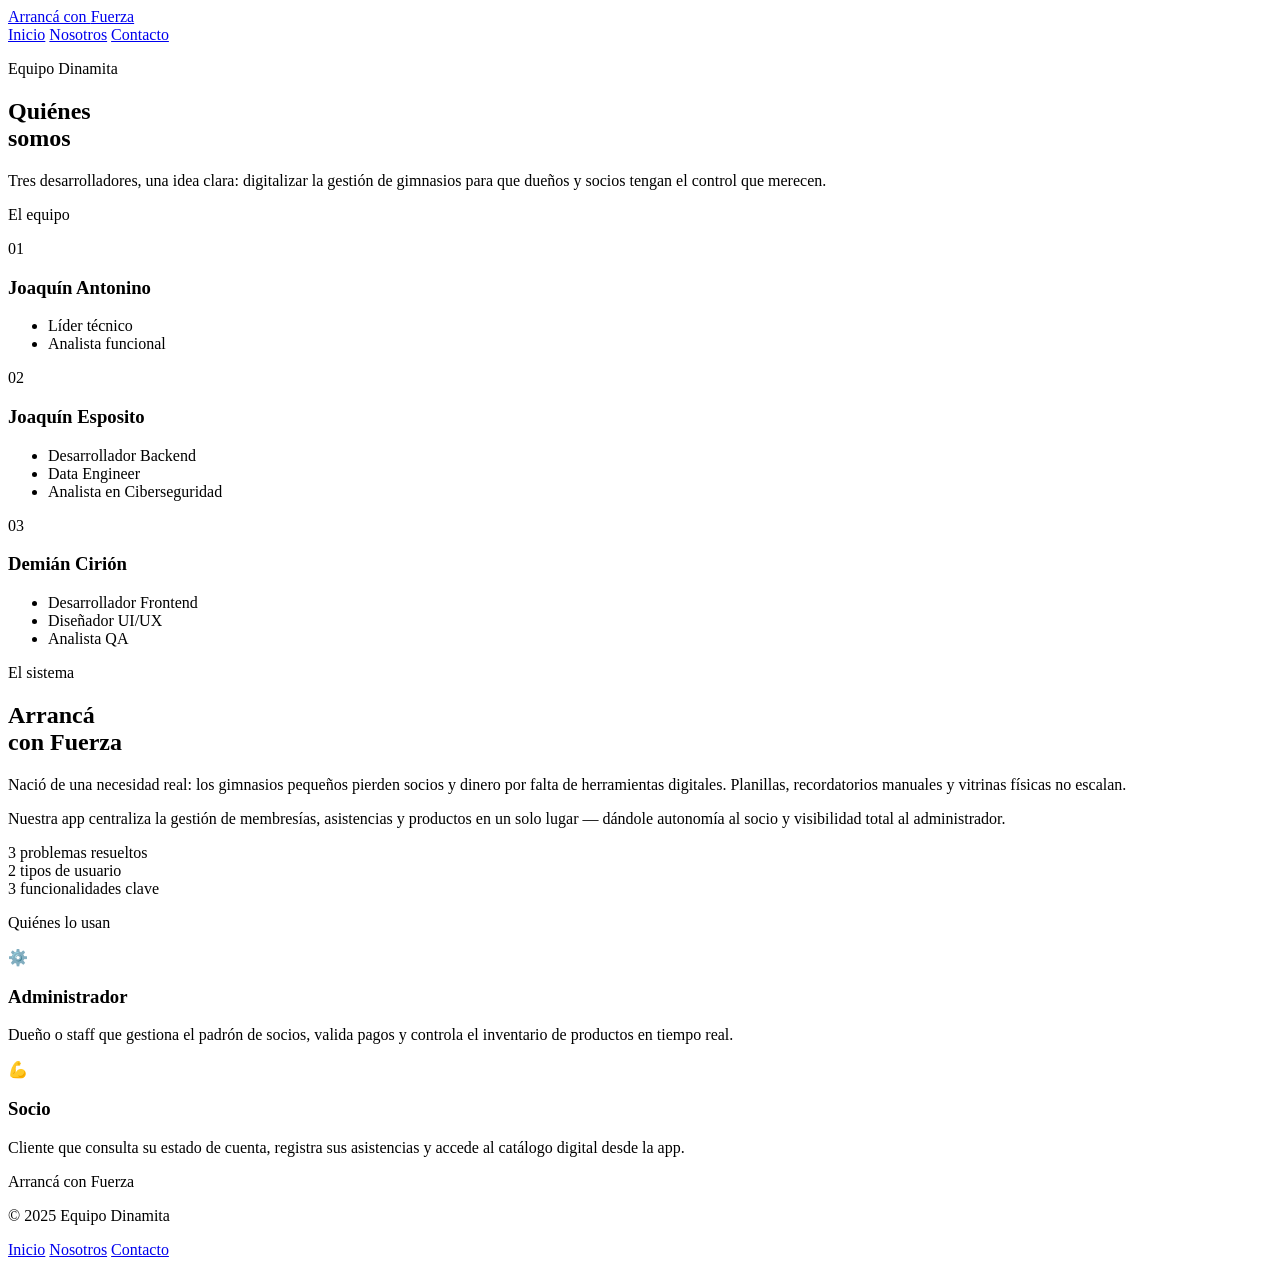
==== about.html @ 05016077 "feat: first commit on about.html and create about.css" ====
<!DOCTYPE html>
<html lang="es">
<head>
  <meta charset="UTF-8" />
  <meta name="viewport" content="width=device-width, initial-scale=1.0" />
  <title>Nosotros — Arrancá con Fuerza</title>
  <link rel="stylesheet" href="style.css" />
  <link rel="stylesheet" href="about.css" />
</head>
<body>

  <!-- NAVBAR -->
  <header class="navbar">
    <div class="navbar__inner">
      <a href="index.html" class="navbar__logo">Arrancá con <span>Fuerza</span></a>
      <nav class="navbar__links">
        <a href="index.html">Inicio</a>
        <a href="about.html" class="active">Nosotros</a>
        <a href="contact.html">Contacto</a>
      </nav>
    </div>
  </header>

  <main>

    <!-- HERO -->
    <section class="about-hero">
      <div class="container">
        <p class="about-hero__label">Equipo Dinamita</p>
        <h1 class="about-hero__title">Quiénes<br>somos</h1>
        <p class="about-hero__sub">Tres desarrolladores, una idea clara: digitalizar la gestión de gimnasios para que dueños y socios tengan el control que merecen.</p>
      </div>
      <div class="about-hero__line"></div>
    </section>

    <!-- EQUIPO -->
    <section class="section team">
      <div class="container">
        <p class="section-label">El equipo</p>
        <div class="team__grid">

          <article class="member-card">
            <div class="member-card__number">01</div>
            <div class="member-card__body">
              <h3 class="member-card__name">Joaquín Antonino</h3>
              <ul class="member-card__roles">
                <li>Líder técnico</li>
                <li>Analista funcional</li>
              </ul>
            </div>
          </article>

          <article class="member-card">
            <div class="member-card__number">02</div>
            <div class="member-card__body">
              <h3 class="member-card__name">Joaquín Esposito</h3>
              <ul class="member-card__roles">
                <li>Desarrollador Backend</li>
                <li>Data Engineer</li>
                <li>Analista en Ciberseguridad</li>
              </ul>
            </div>
          </article>

          <article class="member-card">
            <div class="member-card__number">03</div>
            <div class="member-card__body">
              <h3 class="member-card__name">Demián Cirión</h3>
              <ul class="member-card__roles">
                <li>Desarrollador Frontend</li>
                <li>Diseñador UI/UX</li>
                <li>Analista QA</li>
              </ul>
            </div>
          </article>

        </div>
      </div>
    </section>

    <!-- EL SISTEMA -->
    <section class="section about-system">
      <div class="container">
        <div class="about-system__inner">
          <div class="about-system__left">
            <p class="section-label">El sistema</p>
            <h2 class="about-system__title">Arrancá<br>con Fuerza</h2>
          </div>
          <div class="about-system__right">
            <p>Nació de una necesidad real: los gimnasios pequeños pierden socios y dinero por falta de herramientas digitales. Planillas, recordatorios manuales y vitrinas físicas no escalan.</p>
            <p>Nuestra app centraliza la gestión de membresías, asistencias y productos en un solo lugar — dándole autonomía al socio y visibilidad total al administrador.</p>
            <div class="about-system__stat-row">
              <div class="stat">
                <span class="stat__num">3</span>
                <span class="stat__desc">problemas resueltos</span>
              </div>
              <div class="stat">
                <span class="stat__num">2</span>
                <span class="stat__desc">tipos de usuario</span>
              </div>
              <div class="stat">
                <span class="stat__num">3</span>
                <span class="stat__desc">funcionalidades clave</span>
              </div>
            </div>
          </div>
        </div>
      </div>
    </section>

    <!-- USUARIOS -->
    <section class="section users">
      <div class="container">
        <p class="section-label">Quiénes lo usan</p>
        <div class="users__grid">
          <div class="user-card">
            <div class="user-card__icon">⚙️</div>
            <h3 class="user-card__title">Administrador</h3>
            <p class="user-card__desc">Dueño o staff que gestiona el padrón de socios, valida pagos y controla el inventario de productos en tiempo real.</p>
          </div>
          <div class="user-card">
            <div class="user-card__icon">💪</div>
            <h3 class="user-card__title">Socio</h3>
            <p class="user-card__desc">Cliente que consulta su estado de cuenta, registra sus asistencias y accede al catálogo digital desde la app.</p>
          </div>
        </div>
      </div>
    </section>

  </main>

  <!-- FOOTER -->
  <footer class="footer">
    <div class="footer__inner">
      <div>
        <p class="footer__logo">Arrancá con <span>Fuerza</span></p>
        <p class="footer__copy">© 2025 Equipo Dinamita</p>
      </div>
      <nav class="footer__nav">
        <a href="index.html">Inicio</a>
        <a href="about.html">Nosotros</a>
        <a href="contact.html">Contacto</a>
      </nav>
    </div>
  </footer>

</body>
</html>
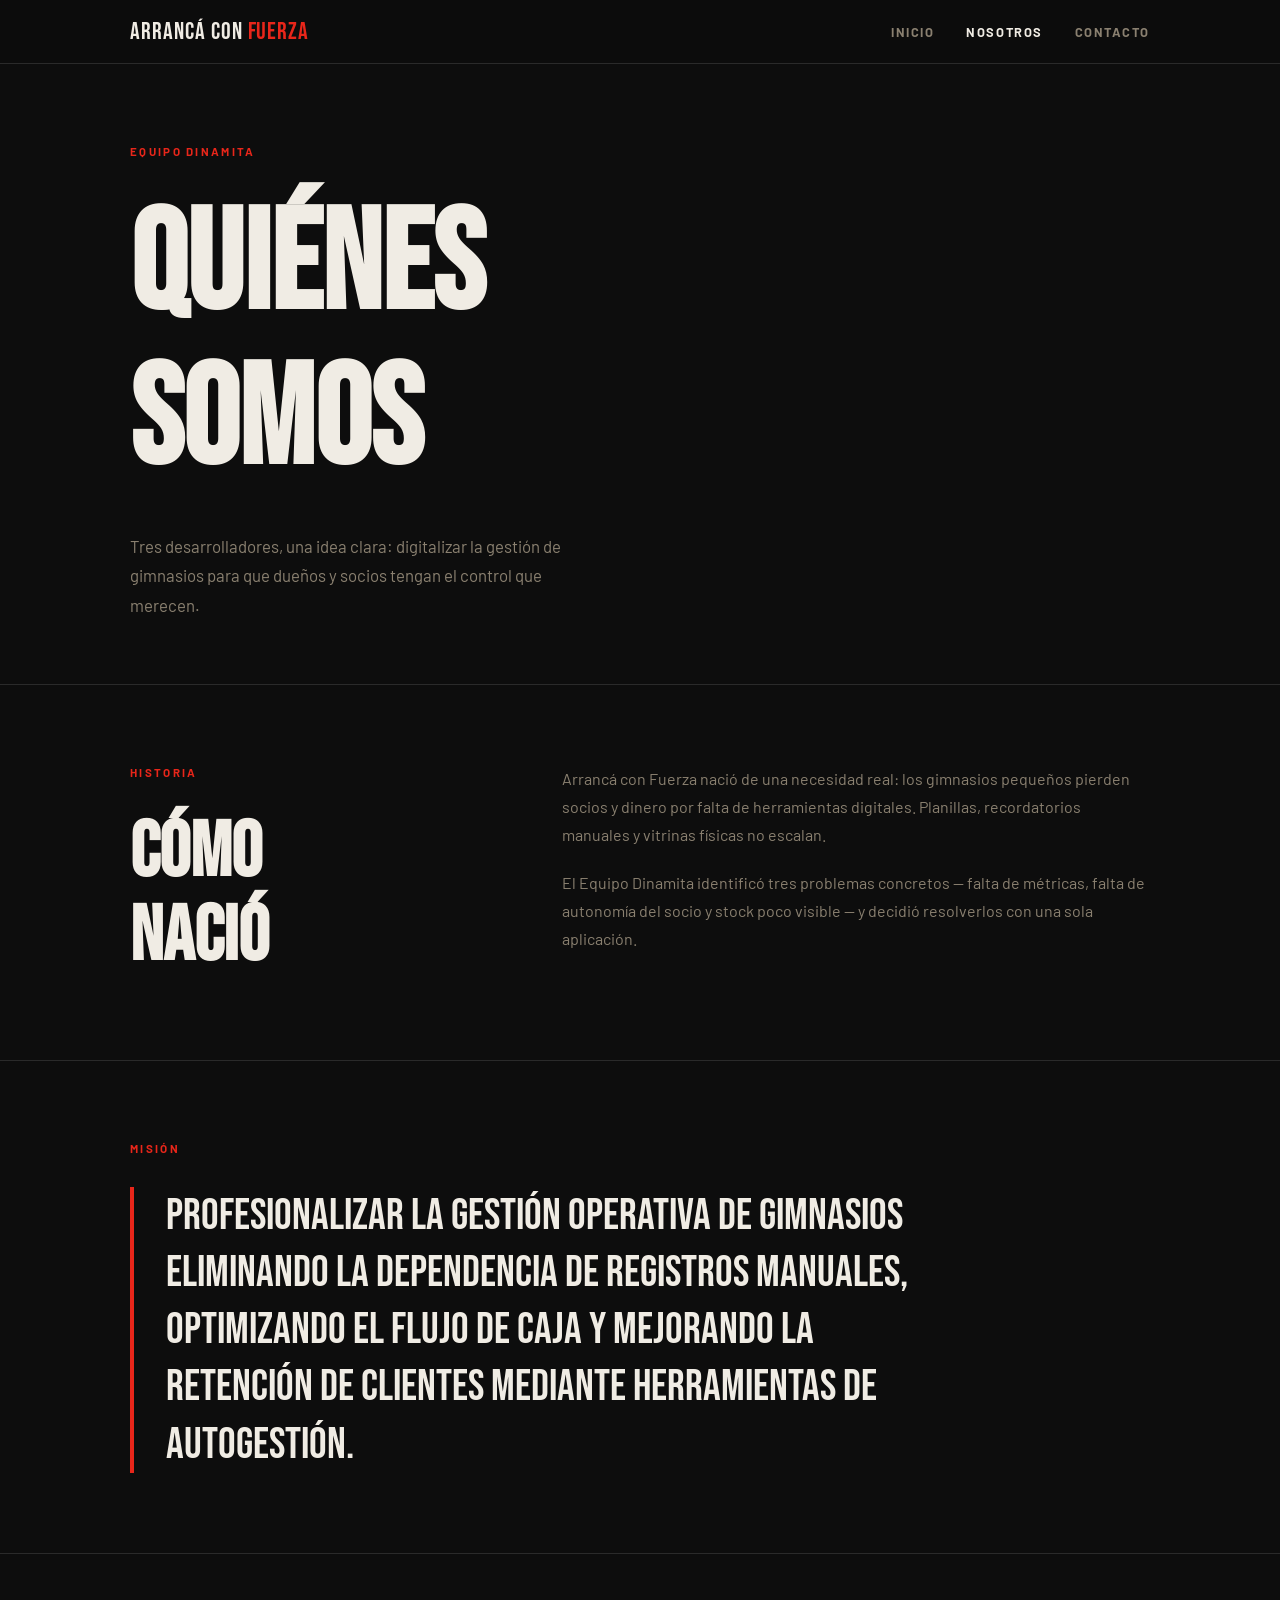
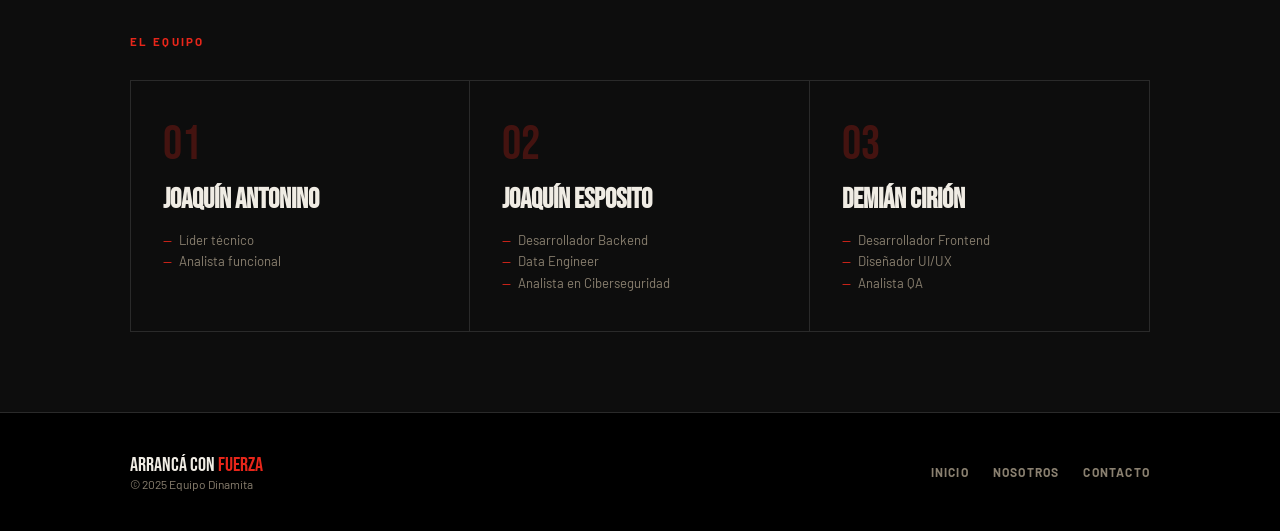
==== commit 4b47fb67: "feat(about): redesign structure and style on about page" ====
--- a/about.html
+++ b/about.html
@@ -9,7 +9,6 @@
 </head>
 <body>
 
-  <!-- NAVBAR -->
   <header class="navbar">
     <div class="navbar__inner">
       <a href="index.html" class="navbar__logo">Arrancá con <span>Fuerza</span></a>
@@ -26,11 +25,34 @@
     <!-- HERO -->
     <section class="about-hero">
       <div class="container">
-        <p class="about-hero__label">Equipo Dinamita</p>
+        <p class="section-label">Equipo Dinamita</p>
         <h1 class="about-hero__title">Quiénes<br>somos</h1>
         <p class="about-hero__sub">Tres desarrolladores, una idea clara: digitalizar la gestión de gimnasios para que dueños y socios tengan el control que merecen.</p>
       </div>
-      <div class="about-hero__line"></div>
+    </section>
+
+    <!-- HISTORIA -->
+    <section class="section about-history">
+      <div class="container about-history__inner">
+        <div>
+          <p class="section-label">Historia</p>
+          <h2 class="about-history__title">Cómo<br>nació</h2>
+        </div>
+        <div class="about-history__text">
+          <p>Arrancá con Fuerza nació de una necesidad real: los gimnasios pequeños pierden socios y dinero por falta de herramientas digitales. Planillas, recordatorios manuales y vitrinas físicas no escalan.</p>
+          <p>El Equipo Dinamita identificó tres problemas concretos — falta de métricas, falta de autonomía del socio y stock poco visible — y decidió resolverlos con una sola aplicación.</p>
+        </div>
+      </div>
+    </section>
+
+    <!-- MISIÓN -->
+    <section class="section about-mission">
+      <div class="container">
+        <p class="section-label">Misión</p>
+        <blockquote class="mission-quote">
+          Profesionalizar la gestión operativa de gimnasios eliminando la dependencia de registros manuales, optimizando el flujo de caja y mejorando la retención de clientes mediante herramientas de autogestión.
+        </blockquote>
+      </div>
     </section>
 
     <!-- EQUIPO -->
@@ -38,98 +60,38 @@
       <div class="container">
         <p class="section-label">El equipo</p>
         <div class="team__grid">
-
           <article class="member-card">
-            <div class="member-card__number">01</div>
-            <div class="member-card__body">
-              <h3 class="member-card__name">Joaquín Antonino</h3>
-              <ul class="member-card__roles">
-                <li>Líder técnico</li>
-                <li>Analista funcional</li>
-              </ul>
-            </div>
+            <div class="member-card__num">01</div>
+            <h3 class="member-card__name">Joaquín Antonino</h3>
+            <ul class="member-card__roles">
+              <li>Líder técnico</li>
+              <li>Analista funcional</li>
+            </ul>
           </article>
-
           <article class="member-card">
-            <div class="member-card__number">02</div>
-            <div class="member-card__body">
-              <h3 class="member-card__name">Joaquín Esposito</h3>
-              <ul class="member-card__roles">
-                <li>Desarrollador Backend</li>
-                <li>Data Engineer</li>
-                <li>Analista en Ciberseguridad</li>
-              </ul>
-            </div>
+            <div class="member-card__num">02</div>
+            <h3 class="member-card__name">Joaquín Esposito</h3>
+            <ul class="member-card__roles">
+              <li>Desarrollador Backend</li>
+              <li>Data Engineer</li>
+              <li>Analista en Ciberseguridad</li>
+            </ul>
           </article>
-
           <article class="member-card">
-            <div class="member-card__number">03</div>
-            <div class="member-card__body">
-              <h3 class="member-card__name">Demián Cirión</h3>
-              <ul class="member-card__roles">
-                <li>Desarrollador Frontend</li>
-                <li>Diseñador UI/UX</li>
-                <li>Analista QA</li>
-              </ul>
-            </div>
+            <div class="member-card__num">03</div>
+            <h3 class="member-card__name">Demián Cirión</h3>
+            <ul class="member-card__roles">
+              <li>Desarrollador Frontend</li>
+              <li>Diseñador UI/UX</li>
+              <li>Analista QA</li>
+            </ul>
           </article>
-
-        </div>
-      </div>
-    </section>
-
-    <!-- EL SISTEMA -->
-    <section class="section about-system">
-      <div class="container">
-        <div class="about-system__inner">
-          <div class="about-system__left">
-            <p class="section-label">El sistema</p>
-            <h2 class="about-system__title">Arrancá<br>con Fuerza</h2>
-          </div>
-          <div class="about-system__right">
-            <p>Nació de una necesidad real: los gimnasios pequeños pierden socios y dinero por falta de herramientas digitales. Planillas, recordatorios manuales y vitrinas físicas no escalan.</p>
-            <p>Nuestra app centraliza la gestión de membresías, asistencias y productos en un solo lugar — dándole autonomía al socio y visibilidad total al administrador.</p>
-            <div class="about-system__stat-row">
-              <div class="stat">
-                <span class="stat__num">3</span>
-                <span class="stat__desc">problemas resueltos</span>
-              </div>
-              <div class="stat">
-                <span class="stat__num">2</span>
-                <span class="stat__desc">tipos de usuario</span>
-              </div>
-              <div class="stat">
-                <span class="stat__num">3</span>
-                <span class="stat__desc">funcionalidades clave</span>
-              </div>
-            </div>
-          </div>
-        </div>
-      </div>
-    </section>
-
-    <!-- USUARIOS -->
-    <section class="section users">
-      <div class="container">
-        <p class="section-label">Quiénes lo usan</p>
-        <div class="users__grid">
-          <div class="user-card">
-            <div class="user-card__icon">⚙️</div>
-            <h3 class="user-card__title">Administrador</h3>
-            <p class="user-card__desc">Dueño o staff que gestiona el padrón de socios, valida pagos y controla el inventario de productos en tiempo real.</p>
-          </div>
-          <div class="user-card">
-            <div class="user-card__icon">💪</div>
-            <h3 class="user-card__title">Socio</h3>
-            <p class="user-card__desc">Cliente que consulta su estado de cuenta, registra sus asistencias y accede al catálogo digital desde la app.</p>
-          </div>
         </div>
       </div>
     </section>
 
   </main>
 
-  <!-- FOOTER -->
   <footer class="footer">
     <div class="footer__inner">
       <div>
@@ -145,4 +107,4 @@
   </footer>
 
 </body>
-</html>+</html>
--- a/style.css
+++ b/style.css
@@ -0,0 +1,139 @@
+@import url('https://fonts.googleapis.com/css2?family=Bebas+Neue&family=Barlow:wght@400;600;700&display=swap');
+
+/* === VARIABLES === */
+:root {
+  --bg:          #0d0d0d;
+  --surface:     #1a1a1a;
+  --border:      #2a2a2a;
+  --accent:      #e8261a;
+  --text:        #f0ece4;
+  --text-muted:  #8a8070;
+
+  --font-display: 'Bebas Neue', sans-serif;
+  --font-body:    'Barlow', sans-serif;
+
+  --navbar-h: 64px;
+  --container: 1100px;
+  --gap: clamp(1rem, 5vw, 2.5rem);
+  --ease: 200ms ease;
+}
+
+/* === RESET === */
+*, *::before, *::after { box-sizing: border-box; margin: 0; padding: 0; }
+body {
+  font-family: var(--font-body);
+  background: var(--bg);
+  color: var(--text);
+  overflow-x: hidden;
+  -webkit-font-smoothing: antialiased;
+}
+a { color: inherit; text-decoration: none; }
+ul { list-style: none; }
+img { display: block; max-width: 100%; }
+h1, h2, h3, h4 { font-family: var(--font-display); line-height: 1.1; }
+
+/* === LAYOUT === */
+.container {
+  width: 100%;
+  max-width: var(--container);
+  margin-inline: auto;
+  padding-inline: var(--gap);
+}
+.section { padding-block: 5rem; }
+
+/* === NAVBAR === */
+.navbar {
+  position: fixed;
+  inset: 0 0 auto 0;
+  height: var(--navbar-h);
+  display: flex;
+  align-items: center;
+  background: rgba(13,13,13,0.85);
+  backdrop-filter: blur(10px);
+  border-bottom: 1px solid var(--border);
+  z-index: 100;
+}
+.navbar__inner {
+  display: flex;
+  align-items: center;
+  justify-content: space-between;
+  width: 100%;
+  max-width: var(--container);
+  margin-inline: auto;
+  padding-inline: var(--gap);
+}
+.navbar__logo {
+  font-family: var(--font-display);
+  font-size: 1.5rem;
+  letter-spacing: 0.04em;
+}
+.navbar__logo span { color: var(--accent); }
+.navbar__links { display: flex; gap: 2rem; }
+.navbar__links a {
+  font-size: 0.8rem;
+  font-weight: 700;
+  letter-spacing: 0.12em;
+  text-transform: uppercase;
+  color: var(--text-muted);
+  transition: color var(--ease);
+}
+.navbar__links a:hover,
+.navbar__links a.active { color: var(--text); }
+
+/* === FOOTER === */
+.footer {
+  background: #000;
+  border-top: 1px solid var(--border);
+  padding-block: 2.5rem;
+}
+.footer__inner {
+  display: flex;
+  align-items: center;
+  justify-content: space-between;
+  flex-wrap: wrap;
+  gap: 1rem;
+  max-width: var(--container);
+  margin-inline: auto;
+  padding-inline: var(--gap);
+}
+.footer__logo { font-family: var(--font-display); font-size: 1.25rem; }
+.footer__logo span { color: var(--accent); }
+.footer__copy { font-size: 0.75rem; color: var(--text-muted); }
+.footer__nav { display: flex; gap: 1.5rem; }
+.footer__nav a {
+  font-size: 0.75rem;
+  font-weight: 700;
+  letter-spacing: 0.1em;
+  text-transform: uppercase;
+  color: var(--text-muted);
+  transition: color var(--ease);
+}
+.footer__nav a:hover { color: var(--accent); }
+
+/* === BOTONES === */
+.btn {
+  display: inline-flex;
+  align-items: center;
+  gap: 0.5rem;
+  font-family: var(--font-body);
+  font-size: 0.8rem;
+  font-weight: 700;
+  letter-spacing: 0.1em;
+  text-transform: uppercase;
+  padding: 0.75rem 1.75rem;
+  border-radius: 4px;
+  border: 2px solid transparent;
+  cursor: pointer;
+  transition: all var(--ease);
+}
+.btn-primary { background: var(--accent); color: #fff; border-color: var(--accent); }
+.btn-primary:hover { background: #ff3d2e; border-color: #ff3d2e; }
+.btn-outline { background: transparent; color: var(--text); border-color: var(--border); }
+.btn-outline:hover { border-color: var(--accent); color: var(--accent); }
+
+/* === RESPONSIVE === */
+@media (max-width: 768px) {
+  .navbar__links { display: none; }
+  .footer__inner { flex-direction: column; align-items: flex-start; }
+  .footer__nav { flex-wrap: wrap; }
+}
--- a/about.css
+++ b/about.css
@@ -0,0 +1,131 @@
+/* about.css */
+
+.section-label {
+  font-size: 0.72rem;
+  font-weight: 700;
+  letter-spacing: 0.2em;
+  text-transform: uppercase;
+  color: var(--accent);
+  margin-bottom: 2rem;
+}
+
+/* === HERO === */
+.about-hero {
+  padding-top: calc(var(--navbar-h) + 5rem);
+  padding-bottom: 4rem;
+}
+
+.about-hero__title {
+  font-size: clamp(4rem, 11vw, 9rem);
+  color: var(--text);
+  margin-bottom: 2rem;
+}
+
+.about-hero__sub {
+  color: var(--text-muted);
+  font-size: 1.05rem;
+  line-height: 1.75;
+  max-width: 50ch;
+}
+
+/* === HISTORIA === */
+.about-history { border-top: 1px solid var(--border); }
+
+.about-history__inner {
+  display: grid;
+  grid-template-columns: 1fr 1.6fr;
+  gap: 4rem;
+  align-items: start;
+}
+
+.about-history__title {
+  font-size: clamp(3rem, 6vw, 5rem);
+  color: var(--text);
+}
+
+.about-history__text {
+  display: flex;
+  flex-direction: column;
+  gap: 1.25rem;
+}
+
+.about-history__text p {
+  color: var(--text-muted);
+  line-height: 1.75;
+}
+
+/* === MISIÓN === */
+.about-mission { border-top: 1px solid var(--border); }
+
+.mission-quote {
+  font-family: var(--font-display);
+  font-size: clamp(1.75rem, 3.5vw, 2.75rem);
+  color: var(--text);
+  line-height: 1.3;
+  border-left: 4px solid var(--accent);
+  padding-left: 2rem;
+  max-width: 800px;
+}
+
+/* === EQUIPO === */
+.team { border-top: 1px solid var(--border); }
+
+.team__grid {
+  display: grid;
+  grid-template-columns: repeat(3, 1fr);
+  border: 1px solid var(--border);
+  gap: 0;
+}
+
+.member-card {
+  padding: 2.5rem 2rem;
+  border-right: 1px solid var(--border);
+  display: flex;
+  flex-direction: column;
+  gap: 1rem;
+  transition: background var(--ease);
+}
+
+.member-card:last-child { border-right: none; }
+.member-card:hover { background: var(--surface); }
+
+.member-card__num {
+  font-family: var(--font-display);
+  font-size: 3rem;
+  color: var(--accent);
+  opacity: 0.25;
+  line-height: 1;
+}
+
+.member-card__name {
+  font-size: 1.75rem;
+  color: var(--text);
+}
+
+.member-card__roles {
+  display: flex;
+  flex-direction: column;
+  gap: 0.35rem;
+}
+
+.member-card__roles li {
+  font-size: 0.82rem;
+  color: var(--text-muted);
+  padding-left: 1rem;
+  position: relative;
+}
+
+.member-card__roles li::before {
+  content: '—';
+  position: absolute;
+  left: 0;
+  color: var(--accent);
+}
+
+/* === RESPONSIVE === */
+@media (max-width: 768px) {
+  .about-history__inner { grid-template-columns: 1fr; gap: 2rem; }
+  .team__grid { grid-template-columns: 1fr; }
+  .member-card { border-right: none; border-bottom: 1px solid var(--border); }
+  .member-card:last-child { border-bottom: none; }
+}
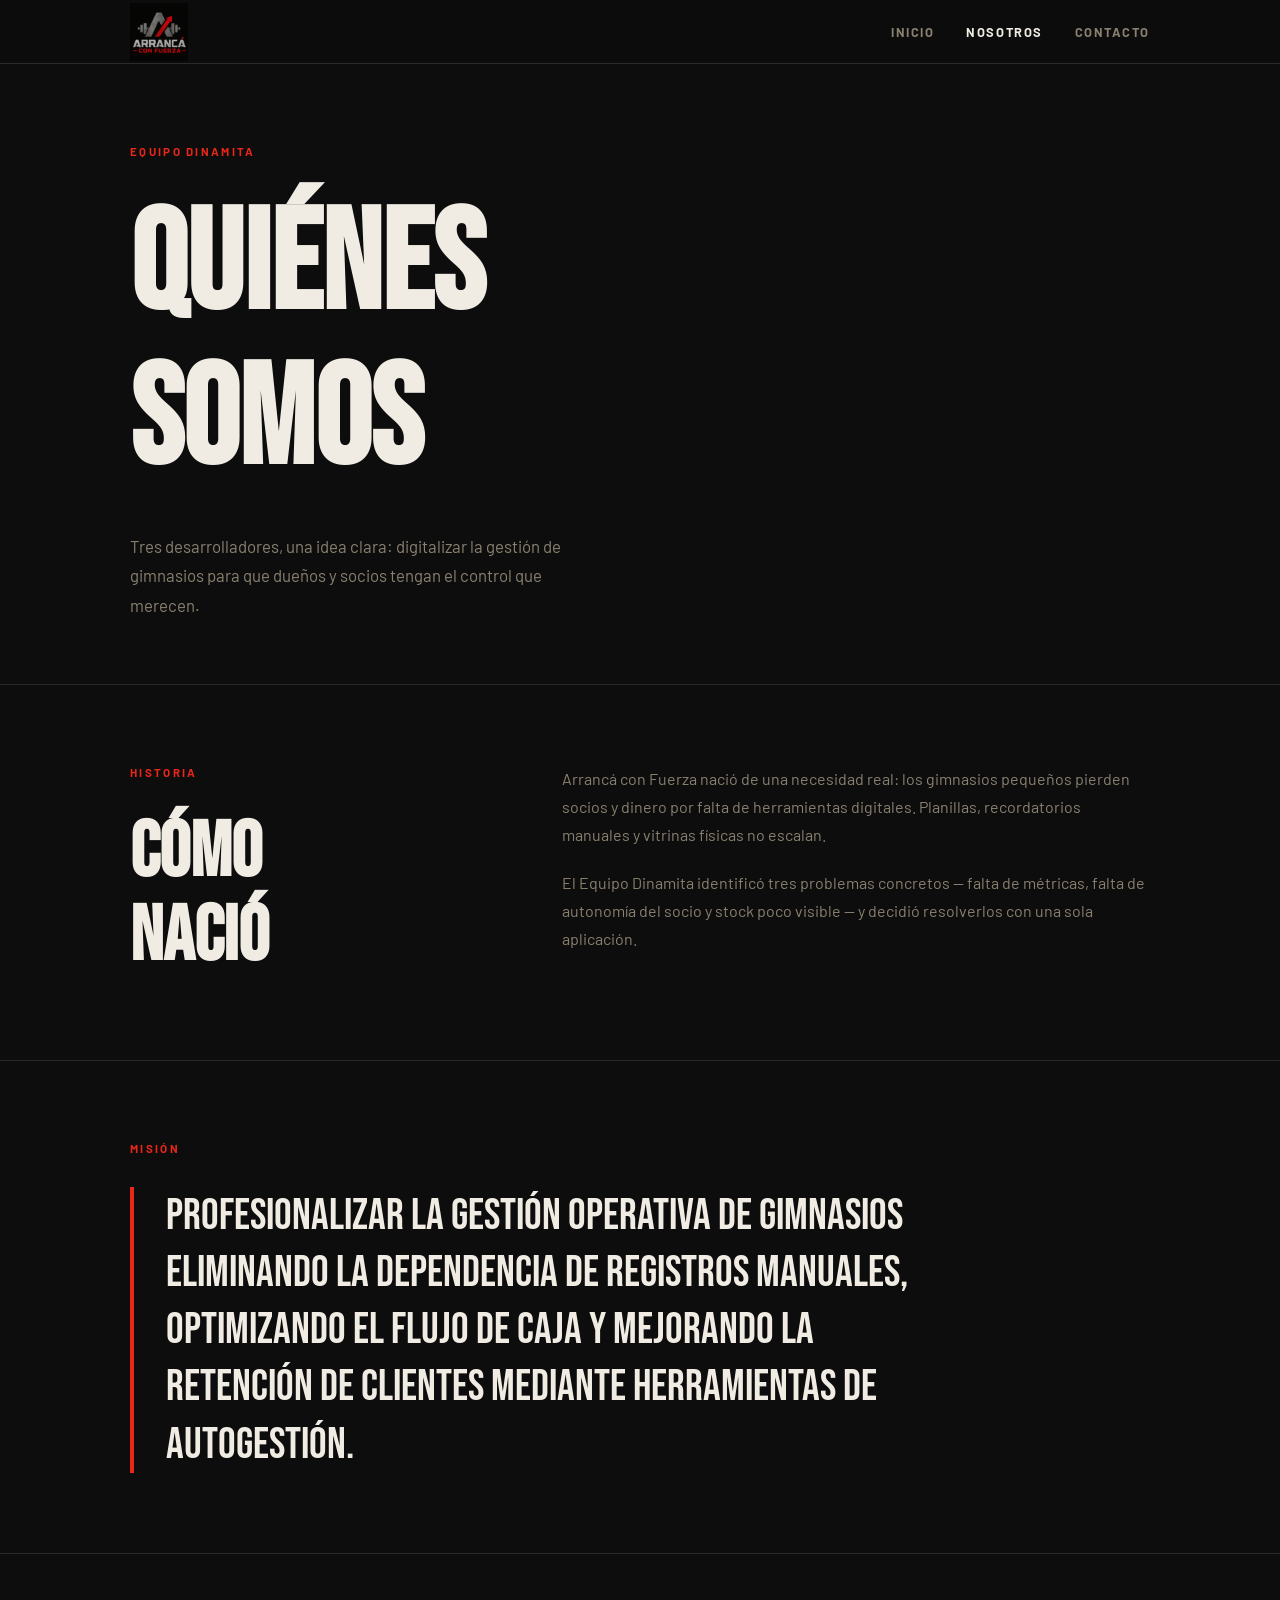
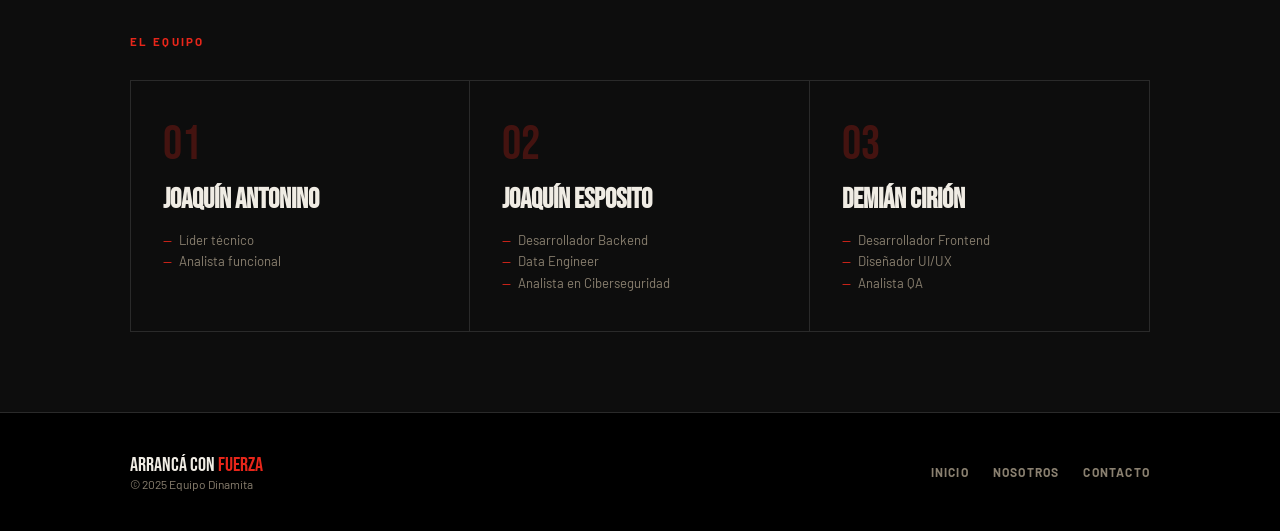
==== commit 8940df43: "feat: add logo on navbar" ====
--- a/about.html
+++ b/about.html
@@ -4,14 +4,14 @@
   <meta charset="UTF-8" />
   <meta name="viewport" content="width=device-width, initial-scale=1.0" />
   <title>Nosotros — Arrancá con Fuerza</title>
-  <link rel="stylesheet" href="style.css" />
-  <link rel="stylesheet" href="about.css" />
+  <link rel="stylesheet" href="./assets/css/style.css" />
+  <link rel="stylesheet" href="./assets/css/about.css" />
 </head>
 <body>
 
   <header class="navbar">
     <div class="navbar__inner">
-      <a href="index.html" class="navbar__logo">Arrancá con <span>Fuerza</span></a>
+      <img src="assets/images/logo.png" alt="Arrancá con Fuerza" height="58" />
       <nav class="navbar__links">
         <a href="index.html">Inicio</a>
         <a href="about.html" class="active">Nosotros</a>
@@ -30,7 +30,7 @@
         <p class="about-hero__sub">Tres desarrolladores, una idea clara: digitalizar la gestión de gimnasios para que dueños y socios tengan el control que merecen.</p>
       </div>
     </section>
-
+    
     <!-- HISTORIA -->
     <section class="section about-history">
       <div class="container about-history__inner">
--- a/assets/css/style.css
+++ b/assets/css/style.css
@@ -0,0 +1,139 @@
+@import url('https://fonts.googleapis.com/css2?family=Bebas+Neue&family=Barlow:wght@400;600;700&display=swap');
+
+/* === VARIABLES === */
+:root {
+  --bg:          #0d0d0d;
+  --surface:     #1a1a1a;
+  --border:      #2a2a2a;
+  --accent:      #e8261a;
+  --text:        #f0ece4;
+  --text-muted:  #8a8070;
+
+  --font-display: 'Bebas Neue', sans-serif;
+  --font-body:    'Barlow', sans-serif;
+
+  --navbar-h: 64px;
+  --container: 1100px;
+  --gap: clamp(1rem, 5vw, 2.5rem);
+  --ease: 200ms ease;
+}
+
+/* === RESET === */
+*, *::before, *::after { box-sizing: border-box; margin: 0; padding: 0; }
+body {
+  font-family: var(--font-body);
+  background: var(--bg);
+  color: var(--text);
+  overflow-x: hidden;
+  -webkit-font-smoothing: antialiased;
+}
+a { color: inherit; text-decoration: none; }
+ul { list-style: none; }
+img { display: block; max-width: 100%; }
+h1, h2, h3, h4 { font-family: var(--font-display); line-height: 1.1; }
+
+/* === LAYOUT === */
+.container {
+  width: 100%;
+  max-width: var(--container);
+  margin-inline: auto;
+  padding-inline: var(--gap);
+}
+.section { padding-block: 5rem; }
+
+/* === NAVBAR === */
+.navbar {
+  position: fixed;
+  inset: 0 0 auto 0;
+  height: var(--navbar-h);
+  display: flex;
+  align-items: center;
+  background: rgba(13,13,13,0.85);
+  backdrop-filter: blur(10px);
+  border-bottom: 1px solid var(--border);
+  z-index: 100;
+}
+.navbar__inner {
+  display: flex;
+  align-items: center;
+  justify-content: space-between;
+  width: 100%;
+  max-width: var(--container);
+  margin-inline: auto;
+  padding-inline: var(--gap);
+}
+.navbar__logo {
+  font-family: var(--font-display);
+  font-size: 1.5rem;
+  letter-spacing: 0.04em;
+}
+.navbar__logo span { color: var(--accent); }
+.navbar__links { display: flex; gap: 2rem; }
+.navbar__links a {
+  font-size: 0.8rem;
+  font-weight: 700;
+  letter-spacing: 0.12em;
+  text-transform: uppercase;
+  color: var(--text-muted);
+  transition: color var(--ease);
+}
+.navbar__links a:hover,
+.navbar__links a.active { color: var(--text); }
+
+/* === FOOTER === */
+.footer {
+  background: #000;
+  border-top: 1px solid var(--border);
+  padding-block: 2.5rem;
+}
+.footer__inner {
+  display: flex;
+  align-items: center;
+  justify-content: space-between;
+  flex-wrap: wrap;
+  gap: 1rem;
+  max-width: var(--container);
+  margin-inline: auto;
+  padding-inline: var(--gap);
+}
+.footer__logo { font-family: var(--font-display); font-size: 1.25rem; }
+.footer__logo span { color: var(--accent); }
+.footer__copy { font-size: 0.75rem; color: var(--text-muted); }
+.footer__nav { display: flex; gap: 1.5rem; }
+.footer__nav a {
+  font-size: 0.75rem;
+  font-weight: 700;
+  letter-spacing: 0.1em;
+  text-transform: uppercase;
+  color: var(--text-muted);
+  transition: color var(--ease);
+}
+.footer__nav a:hover { color: var(--accent); }
+
+/* === BOTONES === */
+.btn {
+  display: inline-flex;
+  align-items: center;
+  gap: 0.5rem;
+  font-family: var(--font-body);
+  font-size: 0.8rem;
+  font-weight: 700;
+  letter-spacing: 0.1em;
+  text-transform: uppercase;
+  padding: 0.75rem 1.75rem;
+  border-radius: 4px;
+  border: 2px solid transparent;
+  cursor: pointer;
+  transition: all var(--ease);
+}
+.btn-primary { background: var(--accent); color: #fff; border-color: var(--accent); }
+.btn-primary:hover { background: #ff3d2e; border-color: #ff3d2e; }
+.btn-outline { background: transparent; color: var(--text); border-color: var(--border); }
+.btn-outline:hover { border-color: var(--accent); color: var(--accent); }
+
+/* === RESPONSIVE === */
+@media (max-width: 768px) {
+  .navbar__links { display: none; }
+  .footer__inner { flex-direction: column; align-items: flex-start; }
+  .footer__nav { flex-wrap: wrap; }
+}
--- a/assets/css/about.css
+++ b/assets/css/about.css
@@ -0,0 +1,131 @@
+/* about.css */
+
+.section-label {
+  font-size: 0.72rem;
+  font-weight: 700;
+  letter-spacing: 0.2em;
+  text-transform: uppercase;
+  color: var(--accent);
+  margin-bottom: 2rem;
+}
+
+/* === HERO === */
+.about-hero {
+  padding-top: calc(var(--navbar-h) + 5rem);
+  padding-bottom: 4rem;
+}
+
+.about-hero__title {
+  font-size: clamp(4rem, 11vw, 9rem);
+  color: var(--text);
+  margin-bottom: 2rem;
+}
+
+.about-hero__sub {
+  color: var(--text-muted);
+  font-size: 1.05rem;
+  line-height: 1.75;
+  max-width: 50ch;
+}
+
+/* === HISTORIA === */
+.about-history { border-top: 1px solid var(--border); }
+
+.about-history__inner {
+  display: grid;
+  grid-template-columns: 1fr 1.6fr;
+  gap: 4rem;
+  align-items: start;
+}
+
+.about-history__title {
+  font-size: clamp(3rem, 6vw, 5rem);
+  color: var(--text);
+}
+
+.about-history__text {
+  display: flex;
+  flex-direction: column;
+  gap: 1.25rem;
+}
+
+.about-history__text p {
+  color: var(--text-muted);
+  line-height: 1.75;
+}
+
+/* === MISIÓN === */
+.about-mission { border-top: 1px solid var(--border); }
+
+.mission-quote {
+  font-family: var(--font-display);
+  font-size: clamp(1.75rem, 3.5vw, 2.75rem);
+  color: var(--text);
+  line-height: 1.3;
+  border-left: 4px solid var(--accent);
+  padding-left: 2rem;
+  max-width: 800px;
+}
+
+/* === EQUIPO === */
+.team { border-top: 1px solid var(--border); }
+
+.team__grid {
+  display: grid;
+  grid-template-columns: repeat(3, 1fr);
+  border: 1px solid var(--border);
+  gap: 0;
+}
+
+.member-card {
+  padding: 2.5rem 2rem;
+  border-right: 1px solid var(--border);
+  display: flex;
+  flex-direction: column;
+  gap: 1rem;
+  transition: background var(--ease);
+}
+
+.member-card:last-child { border-right: none; }
+.member-card:hover { background: var(--surface); }
+
+.member-card__num {
+  font-family: var(--font-display);
+  font-size: 3rem;
+  color: var(--accent);
+  opacity: 0.25;
+  line-height: 1;
+}
+
+.member-card__name {
+  font-size: 1.75rem;
+  color: var(--text);
+}
+
+.member-card__roles {
+  display: flex;
+  flex-direction: column;
+  gap: 0.35rem;
+}
+
+.member-card__roles li {
+  font-size: 0.82rem;
+  color: var(--text-muted);
+  padding-left: 1rem;
+  position: relative;
+}
+
+.member-card__roles li::before {
+  content: '—';
+  position: absolute;
+  left: 0;
+  color: var(--accent);
+}
+
+/* === RESPONSIVE === */
+@media (max-width: 768px) {
+  .about-history__inner { grid-template-columns: 1fr; gap: 2rem; }
+  .team__grid { grid-template-columns: 1fr; }
+  .member-card { border-right: none; border-bottom: 1px solid var(--border); }
+  .member-card:last-child { border-bottom: none; }
+}
